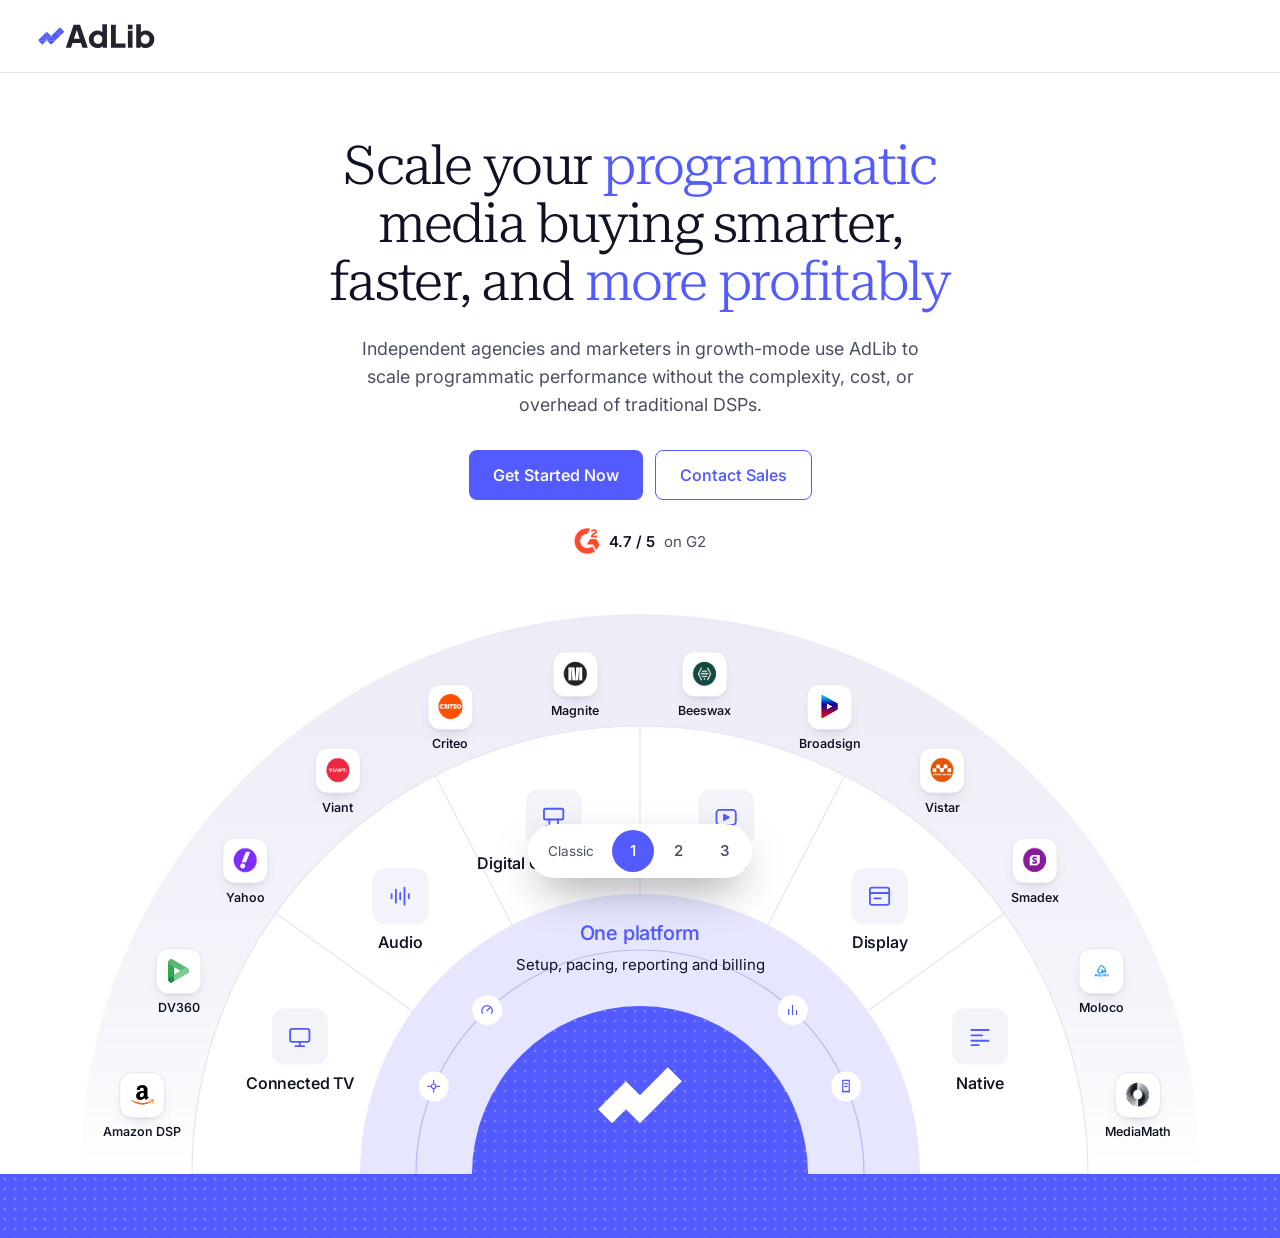
==== arch.html @ 318ca595 "Add the arch hero in three variations Co-Authored-By: Claude Fable 5.2 <noreply@anthropic.com>" ====
<!doctype html>
<html lang="en">
<head>
<meta charset="utf-8">
<meta name="viewport" content="width=device-width, initial-scale=1">
<meta name="robots" content="noindex">
<title>AdLib | Arch hero</title>
<link rel="icon" href="data:image/svg+xml,%3Csvg xmlns='http://www.w3.org/2000/svg' viewBox='0 0 32 32'%3E%3Crect width='32' height='32' rx='8' fill='%23535BFE'/%3E%3Cpath d='M8 21l6-6 3 3 7-8' fill='none' stroke='white' stroke-width='3' stroke-linecap='round' stroke-linejoin='round'/%3E%3C/svg%3E">
<link rel="preconnect" href="https://fonts.googleapis.com">
<link rel="preconnect" href="https://fonts.gstatic.com" crossorigin>
<link href="https://fonts.googleapis.com/css2?family=Inter:opsz,wght@14..32,100..900&family=Roboto+Serif:opsz,wght@8..144,100..900&display=swap" rel="stylesheet">
<link rel="stylesheet" href="styles.css?v=31">
<link rel="stylesheet" href="arch.css?v=31">
</head>
<body class="apage">

<header class="nav" id="top">
  <div class="nav__in">
    <a class="nav__logo" href="index.html" aria-label="Back to the AdLib page"><img src="assets/logo.svg" alt="AdLib" width="126" height="26"></a>
  </div>
</header>

<main>
  <section class="hero hero--arch">
    <div class="hero__copy">
      <h1>Scale your <span class="hl">programmatic</span> media buying smarter, faster, and <span class="hl">more profitably</span></h1>
      <p class="lede">Independent agencies and marketers in growth-mode use AdLib to scale programmatic performance without the complexity, cost, or overhead of traditional DSPs.</p>
      <div class="actions">
        <a class="btn btn--purple" href="https://getadlib.com/sign-up/">Get Started Now</a>
        <a class="btn btn--line" href="https://getadlib.com/contact/">Contact Sales</a>
      </div>
      <div class="rated"><img src="assets/badges/g2-logo-png_seeklogo-407782-1.png" alt="G2" width="26" height="26"><strong>4.7 / 5</strong><span>on G2</span></div>
    </div>
    <div class="arch" id="arch" role="img" aria-label="An arch with AdLib at the centre, its ad channels around it and twelve buying platforms on the outer ring"></div>
    <div class="arch__base" aria-hidden="true"></div>
  </section>
</main>

<div class="switch" role="group" aria-label="Choose a variation">
  <span class="switch__hint" id="hint">Variation</span>
  <button type="button" data-v="1">1</button>
  <button type="button" data-v="2">2</button>
  <button type="button" data-v="3">3</button>
</div>

<script src="arch.js?v=31"></script>
</body>
</html>
---- styles.css ----
/* AdLib's original palette, sampled from getadlib.com */
:root{
  --white:#fff; --tint:#F8F9FE;
  --purple:#535BFE; --purple-dark:#434AE6; --lilac:#D1D1F5; --lilac-2:#B0B5F4;
  --night:#0D0F1A; --navy:#19174F;
  --ink:#0F1222; --ink-2:#4A4F63; --ink-3:#7E8296;
  --line:rgba(15,18,34,.1);
  --serif:"Roboto Serif",Georgia,serif;
  --sans:"Inter",-apple-system,BlinkMacSystemFont,"Segoe UI",sans-serif;
  --glide:cubic-bezier(.22,1,.36,1);
  --gutter:clamp(16px,3vw,40px);
  --max:1360px;
}
*,*::before,*::after{box-sizing:border-box;font-style:normal}
html{scroll-behavior:smooth;scroll-padding-top:90px;-webkit-text-size-adjust:100%}
body{margin:0;background:var(--white);color:var(--ink);font:400 17px/1.55 var(--sans);-webkit-font-smoothing:antialiased;overflow-x:clip}
img{max-width:100%;display:block}
a{color:inherit;text-decoration:none}
button{font:inherit;color:inherit;background:none;border:0;padding:0;cursor:pointer}
ul,ol{list-style:none;margin:0;padding:0}
h1,h2,h3,p,figure,blockquote{margin:0}
h1,h2,h3{font-family:var(--serif);font-weight:300;letter-spacing:-.024em;text-wrap:balance}
.hl{color:var(--purple)}
.tile .object{mix-blend-mode:multiply}
:focus-visible{outline:2px solid var(--purple);outline-offset:3px;border-radius:4px}

.btn{display:inline-flex;align-items:center;justify-content:center;height:50px;padding:0 24px;border-radius:8px;font-weight:550;font-size:16px;white-space:nowrap;transition:background-color .25s,color .25s,border-color .25s}
.btn--sm{height:42px;padding:0 18px;font-size:15px}
.btn--purple{background:var(--purple);color:#fff}.btn--purple:hover{background:var(--purple-dark)}
.btn--line{border:1px solid var(--purple);color:var(--purple)}.btn--line:hover{background:var(--tint)}

/* Nav */
.nav{position:sticky;top:0;z-index:40;background:#fff;border-bottom:1px solid var(--line)}
.nav__in{max-width:var(--max);margin:auto;height:72px;padding:0 var(--gutter);display:flex;align-items:center;gap:40px}
.nav__logo img{height:24px;width:auto}
.nav__links{display:flex;gap:30px;font-size:15px;font-weight:500;margin-right:auto}
.nav__links a{color:var(--ink-2);transition:color .2s}.nav__links a:hover{color:var(--purple)}
.nav__only-m{display:none}
.nav__cta{display:flex;align-items:center;gap:24px;font-size:15px;font-weight:500}
.nav__text{color:var(--purple)}
.nav__burger{display:none;width:40px;height:40px;position:relative}
.nav__burger i{position:absolute;left:10px;right:10px;height:1.5px;background:var(--ink);transition:transform .3s var(--glide)}
.nav__burger i:first-child{top:16px}.nav__burger i:last-child{top:23px}
.nav__burger[aria-expanded=true] i:first-child{transform:translateY(3.5px) rotate(45deg)}
.nav__burger[aria-expanded=true] i:last-child{transform:translateY(-3.5px) rotate(-45deg)}

/* Hero */
.hero__in{display:grid;grid-template-columns:minmax(0,1.5fr) minmax(0,.8fr);align-items:center;gap:clamp(16px,3vw,48px);max-width:var(--max);margin:auto;padding:clamp(28px,4vw,56px) var(--gutter) clamp(24px,3vw,40px)}
h1{font-size:clamp(34px,4.17vw,60px);line-height:1.08;letter-spacing:-.032em;text-wrap:balance}
.lede{max-width:600px;margin-top:24px;font-size:clamp(17px,1.4vw,20px);color:var(--ink-2)}
.actions{display:flex;flex-wrap:wrap;gap:12px;margin-top:32px}
.rated{display:flex;align-items:center;gap:9px;margin-top:28px;font-size:15px;color:var(--ink-2)}
.rated strong{color:var(--ink);font-weight:600}
.hero__art{position:relative}
.hero__art .object{width:100%;height:auto}
.float{position:absolute;background:#fff;border:1px solid var(--line);border-radius:12px;box-shadow:0 22px 50px -18px rgba(25,23,79,.34)}
.float--sync{left:-2%;bottom:10%;width:190px;padding:14px 16px;font-size:13.5px}
.float--sync header{font:400 17px/1.2 var(--serif);margin-bottom:6px}
.float--sync div{display:flex;align-items:center;gap:9px;padding:6px 0;border-top:1px solid var(--line)}
.float--sync i{position:relative;width:26px;height:15px;border-radius:9px;background:var(--purple)}
.float--sync i::after{content:"";position:absolute;right:2px;top:2px;width:11px;height:11px;border-radius:50%;background:#fff}

/* Film */
.film{max-width:var(--max);margin:auto;padding:0 var(--gutter)}
.film__frame{position:relative;aspect-ratio:16/9;border-radius:20px;overflow:hidden;background:var(--night)}
.film__frame video{display:block;width:100%;height:100%;object-fit:cover}
.film__play{position:absolute;inset:0;display:grid;place-items:center;color:var(--purple)}
.film__play span{display:grid;place-items:center;width:clamp(68px,8vw,104px);height:clamp(68px,8vw,104px);padding-left:5px;border-radius:50%;background:#fff;box-shadow:0 20px 50px rgba(13,15,26,.45);transition:transform .4s var(--glide)}
.film__play:hover span{transform:scale(1.07)}
.film.playing .film__play{display:none}

/* Partners */
.h-sm{font-size:clamp(26px,2.6vw,38px);line-height:1.15;text-align:center}
.partners{max-width:1240px;margin:auto;padding:clamp(52px,6vw,88px) var(--gutter) clamp(32px,4vw,56px)}
.partners__row{display:grid;grid-template-columns:repeat(6,1fr);gap:4px 24px;margin-top:26px}
.partners__row img{width:100%;height:82px;object-fit:contain;filter:brightness(0);opacity:.62}
.partners__row img.solid-bg{filter:grayscale(1) brightness(.72) contrast(5);mix-blend-mode:multiply}

/* Object cards */
/* The text holds 35% of the frame and the cards run off its right edge */
.reclaim{padding:clamp(40px,5vw,72px) 0 clamp(80px,9vw,130px)}
.reclaim__in{display:grid;grid-template-columns:calc(min(100vw,var(--max))*.35 - var(--gutter)) minmax(0,1fr);grid-template-rows:1fr auto;padding-left:calc(max(0px,(100vw - var(--max))/2) + var(--gutter))}
.reclaim__head{grid-area:1/1;display:flex;flex-direction:column;justify-content:space-between;gap:32px;padding-right:clamp(24px,3.5vw,56px)}
.reclaim__head h2{font-size:clamp(25px,2.4vw,36px);line-height:1.14;text-wrap:balance}
.reclaim__head p{max-width:380px;color:var(--ink-2);font-size:17px}
.rail{grid-area:1/2/3/3;display:flex;gap:clamp(16px,1.7vw,28px);padding-right:var(--gutter);overflow-x:auto;scroll-snap-type:x mandatory;scroll-padding-right:var(--gutter);scrollbar-width:none;-webkit-mask-image:linear-gradient(90deg,transparent 0,#000 var(--fade,0px));mask-image:linear-gradient(90deg,transparent 0,#000 var(--fade,0px))}
.rail::-webkit-scrollbar{display:none}
.rail.free{scroll-snap-type:none}
.rail.dragging{cursor:grabbing;user-select:none;-webkit-user-select:none}
@media (hover:hover){.rail{cursor:grab}}
.tile{flex:0 0 58%;scroll-snap-align:start;display:flex;flex-direction:column;padding:32px;background:var(--tint);border-radius:16px;overflow:hidden;min-height:clamp(480px,40vw,620px)}
.tile:last-child{scroll-snap-align:end}
.tile__art{flex:1;display:grid;place-items:center;padding:6px 0 18px}
.tile__art img{width:100%;max-width:clamp(230px,22vw,330px);height:auto}
.tile__tag{display:inline-flex;gap:8px;margin-bottom:12px;font-size:14px;font-weight:550;color:var(--ink-2)}
.tile__tag b{font-weight:600;color:var(--purple)}
.tile h3{font-size:26px;line-height:1.16;margin-bottom:10px}
.tile p{color:var(--ink-2);font-size:16px;line-height:1.5}
.dots{grid-area:2/1;display:flex;align-items:center;margin:14px 0 -18px -6px}
.dots button{padding:18px 5px}
.dots i{display:block;width:9px;height:9px;border-radius:9px;background:var(--lilac-2);transition:width .4s var(--glide),background-color .3s}
.dots .on i{width:30px;background:var(--purple)}

/* Halftone dot texture, the same screen as the objects */
.halftone{position:absolute;inset:0;pointer-events:none;background-image:radial-gradient(circle,rgba(255,255,255,.5) 1.6px,transparent 2px);background-size:9px 9px;-webkit-mask-image:radial-gradient(90% 70% at 100% 0,#000 0,transparent 72%);mask-image:radial-gradient(90% 70% at 100% 0,#000 0,transparent 72%)}
.halftone--tr{-webkit-mask-image:radial-gradient(46% 460px at 100% 0,#000 0,transparent 78%);mask-image:radial-gradient(46% 460px at 100% 0,#000 0,transparent 78%)}
.halftone--c{background-image:radial-gradient(circle,rgba(83,91,254,.62) 1.6px,transparent 2px);-webkit-mask-image:radial-gradient(70% 90% at 50% 112%,#000 0,transparent 74%);mask-image:radial-gradient(70% 90% at 50% 112%,#000 0,transparent 74%)}

/* Torn paper edge */
.torn{position:absolute;top:-1px;left:0;right:0;height:clamp(30px,4vw,58px);z-index:2;pointer-events:none}
.torn--flip{top:auto;bottom:100%;transform:scaleY(-1);margin-bottom:-1px}
.torn svg{display:block;width:100%;height:100%}

/* Platform, on AdLib's purple */
.platform{--stage:max(620px,calc(100vh - 72px));--lead:300vh;position:relative;background:var(--purple);color:#fff;padding:clamp(30px,4vw,58px) var(--gutter) clamp(90px,10vw,150px)}
.platform__head{position:relative;max-width:820px;margin:0 auto;text-align:center}
.platform h2{font-size:clamp(38px,5vw,74px);line-height:1.06;letter-spacing:-.03em}
.platform__head p{max-width:680px;margin:22px auto 0;color:rgba(255,255,255,.88);font-size:clamp(17px,1.4vw,19px)}

/* DSP chips, spaced from the Figma frame (1309 wide) and scaled down with the screen */
.fall{position:relative;height:calc(var(--stage) + var(--lead))}
.fall__stage{position:sticky;top:72px;height:var(--stage);display:flex;flex-direction:column;align-items:center;justify-content:center;gap:clamp(72px,17vh,180px);overflow:hidden;margin:0 calc(var(--gutter)*-1);padding:0 var(--gutter)}
.dsps{--u:min(1px,calc(100vw/1309));position:relative;display:grid;gap:calc(var(--u)*20.5);justify-items:center}
.dsps__row{display:flex;gap:calc(var(--u)*28)}
/* Logo side sits tighter than the text side: 16 left, 20 right */
.dsp{display:flex;align-items:center;gap:calc(var(--u)*12);padding:calc(var(--u)*16) calc(var(--u)*20) calc(var(--u)*16) calc(var(--u)*16);background:rgba(215,219,255,.4);border:1.25px solid rgba(255,255,255,.1);border-radius:64px;color:#fff;font-size:calc(var(--u)*20);line-height:calc(var(--u)*24);font-weight:500;font-optical-sizing:none;letter-spacing:-.02em;white-space:nowrap;will-change:transform,opacity;transition:background-color .35s ease,color .35s ease}
.dsp img{width:calc(var(--u)*24);height:calc(var(--u)*24);object-fit:contain}
.dsp.lit{background:#fff;color:var(--ink)}
.dsps{z-index:1}

/* DSP Sync panel the chips line up in */
.sync{position:absolute;z-index:0;opacity:0;border-radius:22px;background:rgba(13,15,26,.14);border:1.25px solid rgba(255,255,255,.18);pointer-events:none;will-change:transform,opacity}
.sync header{display:flex;align-items:center;justify-content:space-between;height:52px;padding:0 18px}
.sync header img{height:17px;width:auto}
.sync header span{font-size:14px;color:rgba(255,255,255,.85)}
.sync .count{position:absolute;left:18px;bottom:16px;font-size:14px;color:rgba(255,255,255,.85);white-space:nowrap}
.sync .count b{font-weight:600;color:#fff}
.tg{position:absolute;left:0;top:0;width:48px;height:26px;border-radius:26px;background:rgba(255,255,255,.24);transition:background-color .3s ease}
.tg::after{content:"";position:absolute;left:3px;top:3px;width:20px;height:20px;border-radius:50%;background:#fff;transition:transform .35s var(--glide),background-color .3s ease}
.tg.on{background:#fff}
.tg.on::after{background:var(--purple);transform:translateX(22px)}

/* The steps pin to the same frame as the chips, so the two can overlap as one fades into the other */
.pin{position:relative;z-index:1;height:calc(var(--stage) + var(--lead) + 72vh * 6);margin-top:calc((var(--stage) + var(--lead))*-1)}
.pin__stage{position:sticky;top:72px;height:var(--stage);display:grid;grid-template-columns:1fr minmax(0,470px) 1fr;align-items:center;gap:clamp(24px,5vw,80px);max-width:var(--max);margin:auto}
.pin__list li{padding:14px 0}
.pin__list button{display:block;width:100%;text-align:left;font:300 clamp(21px,1.95vw,28px)/1.15 var(--serif);letter-spacing:-.02em;color:rgba(255,255,255,.42);transition:color .45s}
.pin__list li.on button{color:#fff}
.pin__visual{position:relative;height:min(78vh,620px)}
.vis{position:absolute;inset:0;margin:0;opacity:0;visibility:hidden;transform:translateY(26px);transition:opacity .5s ease,transform .7s var(--glide),visibility 0s .7s;color:var(--ink);pointer-events:none}
.vis.on{opacity:1;visibility:visible;transform:none;pointer-events:auto;transition-delay:0s}
.vis--pad{display:flex;align-items:center;color:#fff}
.pin__text{position:relative;min-height:190px}
.pin__text p{position:absolute;inset:0 0 auto;font-size:clamp(17px,1.35vw,19px);color:rgba(255,255,255,.92);opacity:0;transform:translateY(14px);transition:opacity .45s ease,transform .6s var(--glide)}
.pin__text p.on{opacity:1;transform:none}

.uicard{width:100%;display:flex;flex-direction:column;align-items:center;gap:16px}
.uicard .object{width:100%;max-width:min(470px,60vh);height:auto}
.chips{display:flex;flex-wrap:wrap;justify-content:center;gap:6px}
.chips span{padding:7px 12px;background:rgba(215,219,255,.4);border:1.25px solid rgba(255,255,255,.1);border-radius:99px;font-size:13.5px;color:#fff}
.chips i{flex-basis:100%}
.boards{position:relative;aspect-ratio:1}
.boards img{position:absolute;inset:0;width:100%;height:100%;opacity:0;transition:opacity .5s ease}
.boards img.on{opacity:1}
.brandpick{display:flex;align-items:center;gap:18px}
.brandpick b{font:400 21px/1 var(--serif);letter-spacing:-.01em}
.swatches{display:flex;gap:12px}
.swatches button{width:36px;height:36px;border-radius:50%;background:var(--c);border:2px solid #fff;transition:box-shadow .25s}
.swatches button.on{box-shadow:0 0 0 3px var(--purple),0 0 0 5px #fff}

.more{position:relative;display:grid;grid-template-columns:repeat(3,1fr);gap:16px;max-width:var(--max);margin:clamp(30px,4vw,60px) auto 0}
.more article{padding:28px;background:#fff;color:var(--ink);border-radius:16px;min-height:220px}
.more h3{font-size:26px;line-height:1.15;margin-bottom:10px}
.more p{color:var(--ink-2);font-size:16px}
.more article.more__span2{grid-column:span 2}
.more article.more__wide{grid-column:span 2;grid-row:span 2;display:grid;grid-template-columns:1fr minmax(0,340px);align-items:center;gap:24px;overflow:hidden}
.more__wide .object{width:100%;height:auto}
.more__num{margin-bottom:26px;color:var(--purple)}
.more__num strong{display:block;font:200 clamp(76px,8.6vw,128px)/1 var(--serif);letter-spacing:-.04em}
.more__num span{font-size:17px}
.more article.more__dark{display:flex;flex-direction:column;justify-content:flex-end;background:var(--navy);color:#fff}
.more article.more__dark p{color:rgba(255,255,255,.78)}

/* Why */

/* Proof */
.proof{position:relative;padding:clamp(70px,8vw,120px) var(--gutter) clamp(110px,12vw,170px)}
.proof__in{display:grid;grid-template-columns:.86fr 1.14fr;gap:clamp(36px,7vw,110px);max-width:var(--max);margin:auto}
.proof h2{font-size:clamp(32px,3.3vw,48px);line-height:1.1}
.rated--lg{font-size:22px;margin-top:24px}
.medals{display:grid;grid-template-columns:repeat(4,1fr);gap:10px;max-width:400px;margin-top:22px}
.medals img{width:100%;height:auto}
.quotes{position:relative;min-height:480px;background:var(--tint);border-radius:18px;padding:clamp(26px,4vw,56px)}
.quotes figure{position:absolute;inset:clamp(26px,4vw,56px);bottom:96px;opacity:0;transform:translateY(16px);transition:opacity .45s ease,transform .65s var(--glide);display:flex;flex-direction:column;justify-content:space-between;gap:20px}
.quotes figure.on{opacity:1;transform:none}
.quotes blockquote{font:300 clamp(25px,2.7vw,40px)/1.18 var(--serif);letter-spacing:-.022em}
.quotes figcaption{display:flex;align-items:center;gap:14px;font-size:15px;color:var(--ink-2)}
.quotes figcaption img{border-radius:50%;width:52px;height:52px;object-fit:cover}
.quotes figcaption b{display:block;color:var(--ink);font-weight:600}
.quotes__nav{position:absolute;right:clamp(20px,3vw,40px);bottom:26px;display:flex;gap:8px}
.quotes__nav button{width:46px;height:46px;border-radius:50%;background:#fff;border:1px solid var(--line);font-size:18px;transition:background-color .2s,color .2s}
.quotes__nav button:hover{background:var(--purple);color:#fff}

/* CTA, AdLib's near-black */
.cta{position:relative;background:var(--night);color:#fff;text-align:center;padding:clamp(130px,15vw,220px) var(--gutter) clamp(100px,12vw,180px);overflow:hidden}
.cta__in{position:relative}
.cta h2{font-size:clamp(44px,7vw,104px);line-height:1.02;letter-spacing:-.035em;max-width:1050px;margin:auto}
.cta p{max-width:620px;margin:24px auto 30px;color:rgba(255,255,255,.78);font-size:clamp(17px,1.4vw,20px)}

.foot{background:var(--navy);color:#fff;padding:clamp(44px,5vw,72px) var(--gutter)}
.foot__in{display:grid;grid-template-columns:1.6fr repeat(3,1fr);gap:32px;max-width:var(--max);margin:auto}
.foot__brand img{height:24px;width:auto}
.foot__col h4{margin:0 0 10px;font-size:14.5px;font-weight:600}
.foot__col a{display:block;padding:4px 0;font-size:14.5px;color:rgba(255,255,255,.72)}
.foot__col a:hover{color:#fff}

.js .reveal{opacity:0;transform:translateY(22px);transition:opacity .8s ease,transform 1s var(--glide)}
.js .reveal.in{opacity:1;transform:none}

@media (max-width:1180px){
  .tile{flex-basis:72%}
  .pin__stage{grid-template-columns:1fr minmax(0,400px);grid-template-rows:auto auto;align-content:center;gap:16px 40px}
  .pin__visual{grid-row:1/3;grid-column:2}
  .pin__list{grid-column:1}.pin__text{grid-column:1;min-height:170px}
}
@media (max-width:900px){
  .nav__links{display:none;position:absolute;top:64px;left:0;right:0;flex-direction:column;gap:0;padding:6px var(--gutter) 18px;background:#fff;border-bottom:1px solid var(--line)}
  .nav__links.open{display:flex}
  .nav__links a{padding:13px 0;font-size:18px;color:var(--ink);border-bottom:1px solid var(--line)}
  .nav__only-m{display:block}
  .nav__text{display:none}
  .nav__burger{display:block}
  .nav__cta{gap:6px;margin-left:auto}
  .nav__in{height:64px}
  .hero__in{grid-template-columns:1fr;gap:6px}
  h1{font-size:clamp(27px,8.6vw,44px)}
  .hero__art{max-width:480px;margin:auto}
  .float--sync{left:0;bottom:6%;width:158px;font-size:12.5px;padding:10px 12px}
  .partners__row{grid-template-columns:repeat(3,1fr)}
  .partners__row img{height:70px}
  /* One line of cards to swipe, with the dots underneath */
  .reclaim__in{display:flex;flex-direction:column;padding-left:0}
  .reclaim__head{gap:14px;padding:0 var(--gutter)}
  .reclaim__head h2{font-size:34px;line-height:1.1;text-wrap:wrap}
  .rail{margin-top:26px;padding:0 var(--gutter);scroll-padding:0 var(--gutter)}
  .rail{-webkit-mask-image:none;mask-image:none}
  .tile{flex-basis:min(84%,420px);min-height:0;padding:24px}
  .tile__art img{max-width:260px}
  .tile h3{font-size:24px}
  .tile p{font-size:15.5px}
  .dots{justify-content:center;margin:4px 0 -18px}
  /* The story stays pinned on phones too: current title, object, then its text */
  .platform{--stage:calc(100svh - 64px);--lead:260vh}
  .platform h2{font-size:32px}
  .platform__head p{margin-top:12px;font-size:15.5px}
  .fall__stage{top:64px;gap:clamp(40px,8vh,80px)}
  .dsps{--u:.66px;display:flex;flex-wrap:wrap;justify-content:center;gap:7px}
  .dsps__row{display:contents}
  .sync .count{font-size:13px;bottom:12px}
  .sync header{height:44px}
  .tg{width:40px;height:22px}
  .tg::after{width:16px;height:16px}
  .tg.on::after{transform:translateX(18px)}
  .pin__stage{top:64px;grid-template-columns:minmax(0,1fr);grid-template-rows:auto minmax(0,1fr) auto;align-items:center;gap:8px;padding:22px 0 24px}
  .pin__list{grid-column:1;grid-row:1}
  .pin__list li{display:none;padding:0}
  .pin__list li.on{display:block}
  .pin__list button{font-size:26px;color:#fff}
  .pin__visual{height:100%;grid-column:1;grid-row:2}
  .vis{transform:translateY(16px)}
  .pin__text{grid-column:1;grid-row:3;min-height:124px}
  .pin__text p{font-size:15.5px}
  .uicard .object{max-width:min(320px,38vh)}
  .chips,.brandpick{margin-top:-6px}
  .more{grid-template-columns:1fr}
  .more article{min-height:0}
  .more article.more__span2{grid-column:auto}
  .more article.more__wide{grid-column:auto;grid-row:auto;grid-template-columns:1fr}
  .more__wide .object{max-width:320px;margin:auto}
  .proof__in{grid-template-columns:1fr}
  .quotes{min-height:460px}
  .foot__in{grid-template-columns:1fr 1fr}
  .foot__brand{grid-column:1/-1}
}
@media (max-width:420px){
  .actions .btn{flex:1 1 100%}
}
@media (prefers-reduced-motion:reduce){
  html{scroll-behavior:auto}
  .js .reveal{opacity:1;transform:none;transition:none}
}
---- arch.css ----
/* Arch hero: text on top, the arch underneath. Builds on styles.css. */
.apage{background:#fff}
.hero--arch{position:relative;overflow:hidden;padding-top:clamp(36px,5vw,72px)}
.hero--arch .hero__copy{max-width:900px;margin:0 auto;padding:0 var(--gutter);text-align:center}
.hero--arch h1{font-size:clamp(34px,4.2vw,60px);line-height:1.08}
.hero--arch .lede{margin-left:auto;margin-right:auto}
.hero--arch .actions,.hero--arch .rated{justify-content:center}
.arch{position:relative;max-width:1180px;margin:clamp(34px,4vw,56px) auto 0;overflow:hidden;font-family:var(--sans);user-select:none;-webkit-user-select:none}
.arch__base{height:clamp(44px,5vw,64px);background-color:var(--purple);background-image:radial-gradient(circle,rgba(255,255,255,.24) 1.3px,transparent 1.7px);background-size:10px 10px}
.arch svg.bands{position:absolute;inset:0;width:100%;height:100%;display:block}

/* Bands grow out from the centre */
.bnd{transform-box:view-box;transform:scale(.2);opacity:0;transition:transform 1s var(--glide),opacity .5s ease}
.bnd.in{transform:none;opacity:1}
.hair{fill:none;stroke:#E4E5F0;stroke-width:1.2;opacity:0;transition:opacity .8s ease}
.hair.in{opacity:1}
.swp{fill:none;stroke:var(--purple);stroke-width:2.2;stroke-linecap:round;stroke-dasharray:.1 1;stroke-dashoffset:.1;opacity:0}
.swp.go{stroke-dashoffset:-1;opacity:1;transition:stroke-dashoffset 1.9s linear}

/* Platform logos on the outer band */
.al{position:absolute;left:0;top:0;z-index:3;display:flex;flex-direction:column;align-items:center;gap:6px;width:96px;margin-left:-48px;margin-top:calc(var(--z) / -2);opacity:0;transform:translate(var(--x),var(--y)) scale(.7);transition:opacity .45s ease,transform .7s var(--glide)}
.al.in{opacity:var(--o,1);transform:translate(var(--x),var(--y))}
.al.live{transition:none}
.al .lt{position:relative;display:grid;place-items:center;width:var(--z);height:var(--z);border-radius:calc(var(--z) * .27);background:#fff;border:1px solid #E6E7F0;box-shadow:0 1px 2px rgba(16,18,40,.05),0 8px 18px -12px rgba(25,23,79,.35);transition:border-color .4s ease}
.al .lt img{width:56%;height:56%;object-fit:contain}
.al small{font-size:12.5px;font-weight:550;line-height:1.2;color:var(--ink);white-space:nowrap}
.al.lit .lt{border-color:var(--purple)}
.bd{position:absolute;right:-5px;top:-5px;display:grid;place-items:center;width:16px;height:16px;border-radius:50%;background:#17A765;color:#fff;border:1.5px solid #fff;transform:scale(0);transition:transform .45s var(--glide)}
.bd svg{width:8px;height:8px}
.al.ok .bd{transform:none}

/* Ad channels on the next band in */
.ach{position:absolute;left:0;top:0;z-index:3;display:flex;flex-direction:column;align-items:center;gap:9px;width:200px;margin-left:-100px;margin-top:calc(var(--z) / -2);text-align:center;opacity:0;transform:translate(var(--x),var(--y)) translateY(10px);transition:opacity .5s ease,transform .8s var(--glide)}
.ach.in{opacity:1;transform:translate(var(--x),var(--y))}
.ai{display:grid;place-items:center;width:var(--z);height:var(--z);border-radius:calc(var(--z) * .22);background:#F3F3FA;color:var(--purple);transition:background-color .45s ease,color .45s ease}
.ai svg{width:46%;height:46%;fill:none;stroke:currentColor;stroke-width:1.7;stroke-linecap:round;stroke-linejoin:round}
.ach b{font-weight:550;font-size:16px;line-height:1.2;letter-spacing:-.01em;color:var(--ink)}
.ach.hit .ai{background:var(--purple);color:#fff}

/* Middle band: what AdLib does */
.amid{position:absolute;left:0;top:0;z-index:3;width:var(--w);margin-left:calc(var(--w) / -2);text-align:center;opacity:0;transform:translate(var(--x),var(--y));transition:opacity .7s ease}
.amid.in{opacity:1}
.amid strong{display:block;font-weight:550;font-size:20px;letter-spacing:-.01em;color:var(--purple)}
.amid span{display:block;margin-top:6px;font-size:15px;line-height:1.35;color:var(--ink)}
.adot{position:absolute;left:0;top:0;z-index:3;display:grid;place-items:center;width:var(--z);height:var(--z);margin:calc(var(--z) / -2) 0 0 calc(var(--z) / -2);border-radius:50%;background:#fff;color:var(--purple);opacity:0;transform:translate(var(--x),var(--y)) scale(.5);transition:opacity .4s ease,transform .7s var(--glide)}
.adot.in{opacity:1;transform:translate(var(--x),var(--y))}
.adot svg{width:52%;height:52%;fill:none;stroke:currentColor;stroke-width:1.9;stroke-linecap:round;stroke-linejoin:round}
.amark{position:absolute;left:0;top:0;z-index:3;width:var(--w);margin-left:calc(var(--w) / -2);color:#fff;opacity:0;transform:translate(var(--x),var(--y));transition:opacity .6s ease}
.amark.in{opacity:1}
.amark svg{display:block;width:100%;height:auto}

/* The wave: three filled circles spreading from the core */
.wf{position:absolute;left:0;top:0;z-index:2;width:var(--d);height:var(--d);margin:calc(var(--d) / -2) 0 0 calc(var(--d) / -2);border-radius:50%;background:var(--purple);opacity:0;transform:translate(var(--x),var(--y));pointer-events:none}
.arch.wave .wf{animation:awf 2.4s cubic-bezier(.2,.6,.3,1) 1 forwards;animation-delay:calc(var(--i) * 300ms)}
@keyframes awf{from{opacity:var(--o);transform:translate(var(--x),var(--y)) scale(1)}to{opacity:0;transform:translate(var(--x),var(--y)) scale(var(--k))}}

/* Variation 3: a deeper middle band */
.v3 .amid strong{color:#fff}
.v3 .amid span{color:rgba(255,255,255,.86)}

/* Variation switch */
.switch{position:fixed;left:50%;bottom:22px;z-index:60;transform:translateX(-50%);display:flex;align-items:center;gap:4px;padding:6px;background:#fff;border-radius:99px;box-shadow:0 18px 44px -14px rgba(13,15,26,.55)}
.switch__hint{padding:0 10px 0 14px;min-width:74px;font-size:13.5px;color:var(--ink-2);white-space:nowrap}
.switch button{height:42px;min-width:42px;padding:0 14px;border-radius:99px;font-size:15px;font-weight:550;color:var(--ink-2);transition:background-color .25s,color .25s}
.switch button[aria-pressed=true]{background:var(--purple);color:#fff}

@media (max-width:700px){
  .al{width:64px;margin-left:-32px}
  .al small{display:none}
  .ach{width:66px;margin-left:-33px;gap:6px}
  .ach b{font-size:10.5px;line-height:1.15}
  .amid strong{font-size:14px}
  .amid span{margin-top:3px;font-size:10.5px;line-height:1.3}
  .switch{bottom:14px}
}
@media (max-width:900px){.nav__in{height:64px}}
@media (prefers-reduced-motion:reduce){
  .arch *{transition:none!important;animation:none!important}
}
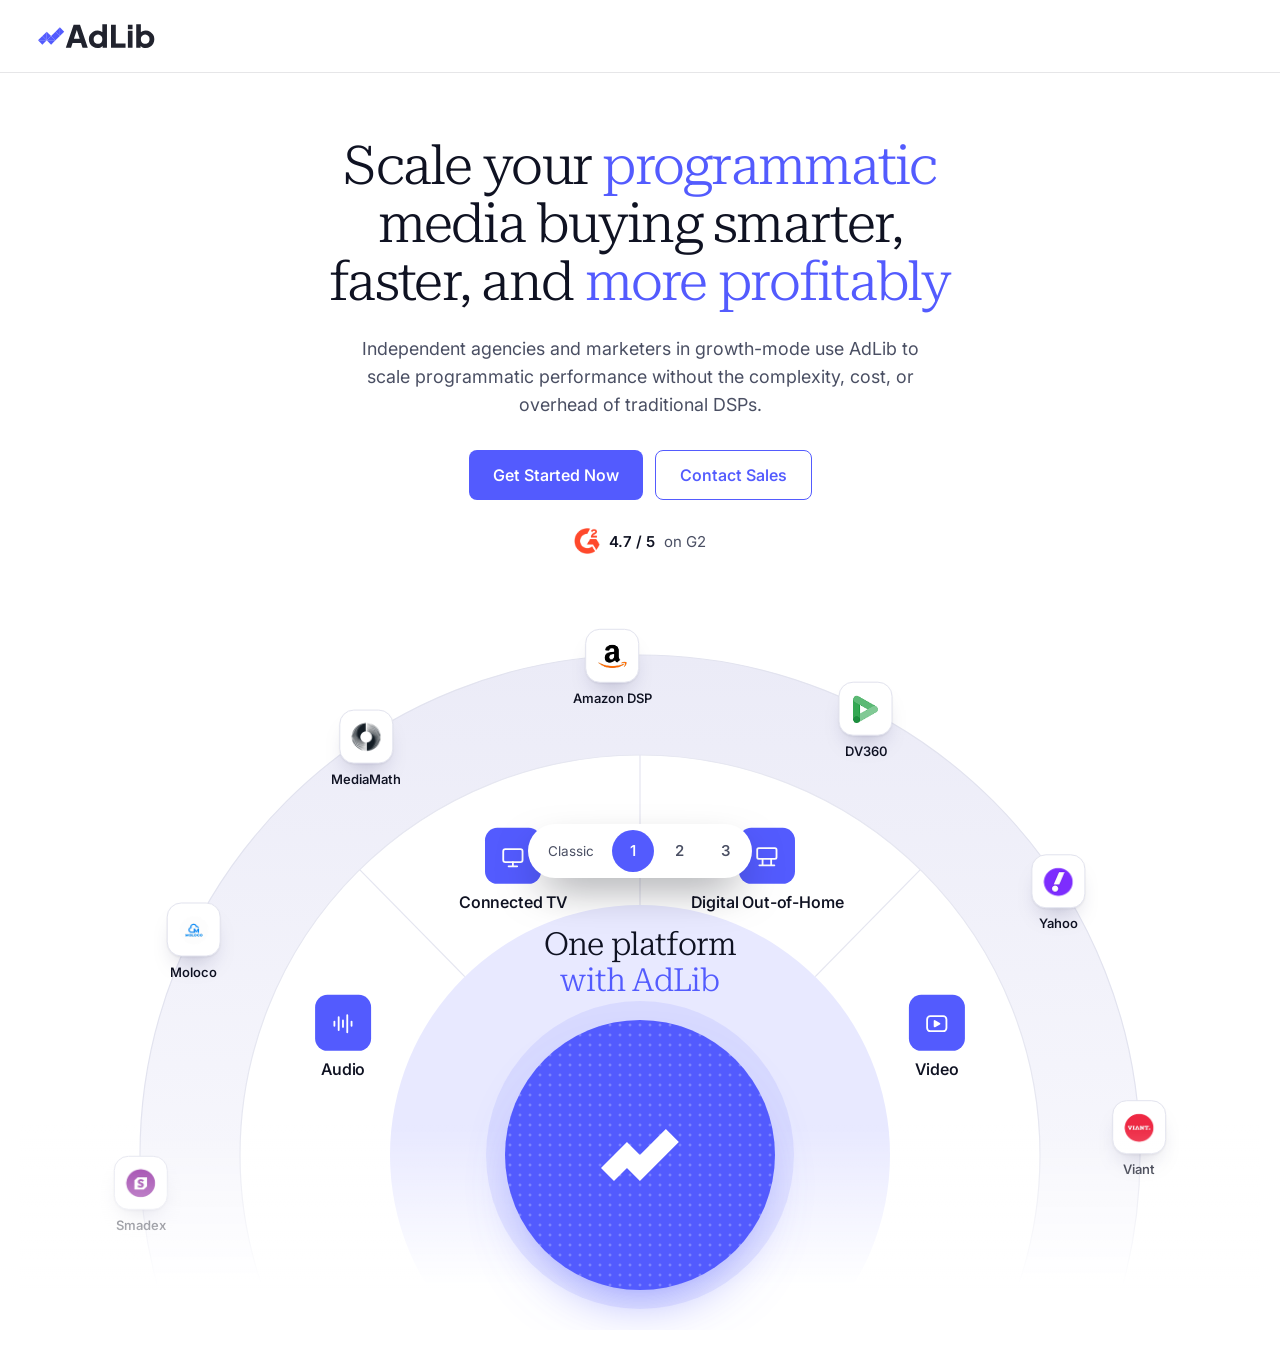
==== commit 5a60ed55: "Rebuild the Classic arch: logos on the outer edge, four channels, full purple circle Co-Authored-By:" ====
--- a/arch.html
+++ b/arch.html
@@ -9,8 +9,8 @@
 <link rel="preconnect" href="https://fonts.googleapis.com">
 <link rel="preconnect" href="https://fonts.gstatic.com" crossorigin>
 <link href="https://fonts.googleapis.com/css2?family=Inter:opsz,wght@14..32,100..900&family=Roboto+Serif:opsz,wght@8..144,100..900&display=swap" rel="stylesheet">
-<link rel="stylesheet" href="styles.css?v=31">
-<link rel="stylesheet" href="arch.css?v=31">
+<link rel="stylesheet" href="styles.css?v=32">
+<link rel="stylesheet" href="arch.css?v=32">
 </head>
 <body class="apage">
 
@@ -43,6 +43,6 @@
   <button type="button" data-v="3">3</button>
 </div>
 
-<script src="arch.js?v=31"></script>
+<script src="arch.js?v=32"></script>
 </body>
 </html>
--- a/arch.css
+++ b/arch.css
@@ -54,6 +54,25 @@
 .arch.wave .wf{animation:awf 2.4s cubic-bezier(.2,.6,.3,1) 1 forwards;animation-delay:calc(var(--i) * 300ms)}
 @keyframes awf{from{opacity:var(--o);transform:translate(var(--x),var(--y)) scale(1)}to{opacity:0;transform:translate(var(--x),var(--y)) scale(var(--k))}}
 
+/* Variation 1, Classic: full rings, logos on the outer edge, no base strip */
+.hero--arch[data-v="1"] .arch__base{display:none}
+.hero--arch[data-v="1"]{padding-bottom:clamp(20px,3vw,48px)}
+.hero--arch[data-v="1"] .arch{max-width:1240px;margin-top:clamp(40px,5vw,72px)}
+.v1 .bnd{transform:scale(.3)}
+.v1 .bnd.in{transform:none}
+.al--edge{width:120px;margin-left:-60px;gap:8px;transform:translate(var(--x),var(--y))}
+.al--edge.in{transition:opacity .7s ease}
+.al--edge .lt{border-color:#E2E3EE;box-shadow:0 1px 2px rgba(16,18,40,.06),0 14px 26px -14px rgba(25,23,79,.4)}
+.al--edge small{font-size:13px}
+.afade{position:absolute;left:0;right:0;bottom:0;top:var(--t);z-index:4;background:linear-gradient(rgba(255,255,255,0),#fff 80%);pointer-events:none}
+.acore{position:absolute;left:0;top:0;z-index:5;width:var(--d);height:var(--d);margin:calc(var(--d) / -2) 0 0 calc(var(--d) / -2);border-radius:50%;background-color:var(--purple);background-image:radial-gradient(circle,rgba(255,255,255,.24) 1.3px,transparent 1.7px);background-size:10px 10px;box-shadow:0 0 0 calc(var(--d) * .07) rgba(83,91,254,.1),0 30px 60px -30px rgba(83,91,254,.75);opacity:0;transform:translate(var(--x),var(--y)) scale(.5);transition:opacity .5s ease,transform 1s var(--glide)}
+.acore.in{opacity:1;transform:translate(var(--x),var(--y))}
+.amark{z-index:6}
+.amark--mid{transform:translate(var(--x),var(--y)) translateY(-50%)}
+.amid--serif{transform:translate(var(--x),var(--y)) translateY(-50%)}
+.amid--serif strong{font:300 32px/1.1 var(--serif);letter-spacing:-.024em;color:var(--ink)}
+.amid--serif strong span{margin:0;font:inherit;color:var(--purple)}
+
 /* Variation 3: a deeper middle band */
 .v3 .amid strong{color:#fff}
 .v3 .amid span{color:rgba(255,255,255,.86)}
@@ -65,6 +84,11 @@
 .switch button[aria-pressed=true]{background:var(--purple);color:#fff}
 
 @media (max-width:700px){
+  .al--edge{width:90px;margin-left:-45px;gap:6px}
+  .al--edge small{display:block;font-size:11px}
+  .amid--serif strong{font-size:19px}
+  .v1 .ach{width:74px;margin-left:-37px}
+  .v1 .ach b{font-size:11px}
   .al{width:64px;margin-left:-32px}
   .al small{display:none}
   .ach{width:66px;margin-left:-33px;gap:6px}
@@ -77,3 +101,4 @@
 @media (prefers-reduced-motion:reduce){
   .arch *{transition:none!important;animation:none!important}
 }
+@media (max-width:700px){.arch .al--edge small{display:block;font-size:11px}}
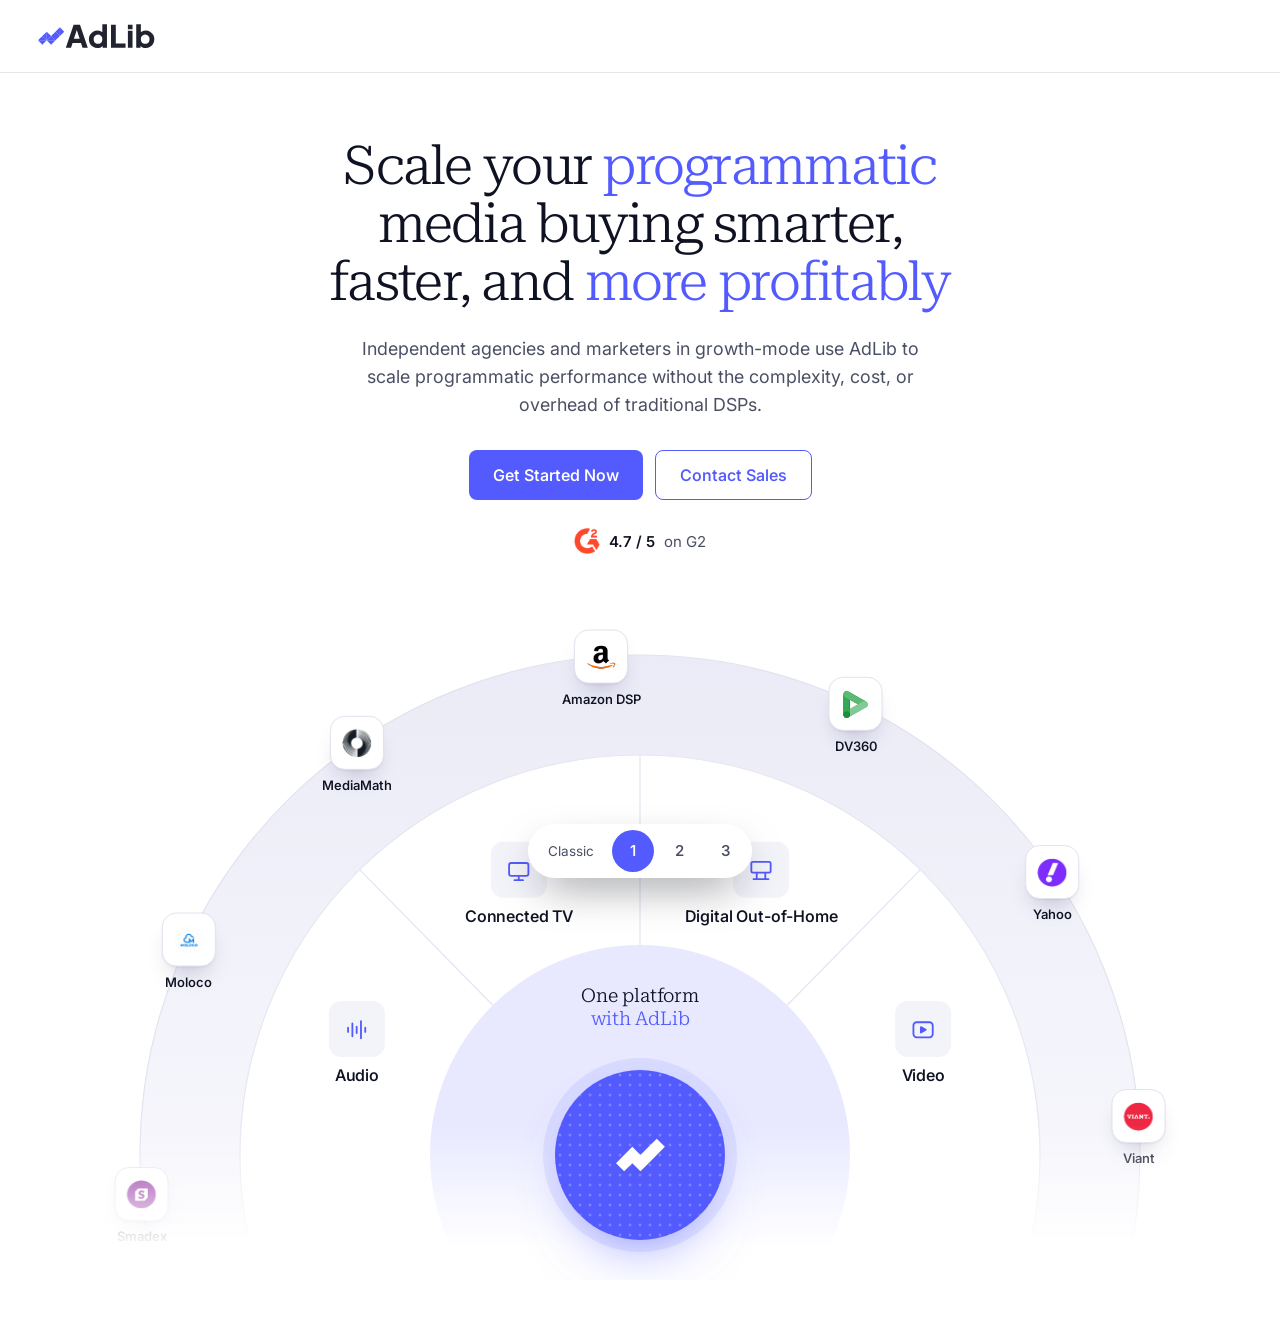
==== commit 834a0e4f: "Classic arch: smaller title and a smaller circle around the AdLib logo Co-Authored-By: Claude Fable " ====
--- a/arch.html
+++ b/arch.html
@@ -9,8 +9,8 @@
 <link rel="preconnect" href="https://fonts.googleapis.com">
 <link rel="preconnect" href="https://fonts.gstatic.com" crossorigin>
 <link href="https://fonts.googleapis.com/css2?family=Inter:opsz,wght@14..32,100..900&family=Roboto+Serif:opsz,wght@8..144,100..900&display=swap" rel="stylesheet">
-<link rel="stylesheet" href="styles.css?v=32">
-<link rel="stylesheet" href="arch.css?v=32">
+<link rel="stylesheet" href="styles.css?v=33">
+<link rel="stylesheet" href="arch.css?v=33">
 </head>
 <body class="apage">
 
@@ -43,6 +43,6 @@
   <button type="button" data-v="3">3</button>
 </div>
 
-<script src="arch.js?v=32"></script>
+<script src="arch.js?v=33"></script>
 </body>
 </html>
--- a/arch.css
+++ b/arch.css
@@ -70,7 +70,7 @@
 .amark{z-index:6}
 .amark--mid{transform:translate(var(--x),var(--y)) translateY(-50%)}
 .amid--serif{transform:translate(var(--x),var(--y)) translateY(-50%)}
-.amid--serif strong{font:300 32px/1.1 var(--serif);letter-spacing:-.024em;color:var(--ink)}
+.amid--serif strong{font:300 19px/1.18 var(--serif);letter-spacing:-.012em;color:var(--ink)}
 .amid--serif strong span{margin:0;font:inherit;color:var(--purple)}
 
 /* Variation 3: a deeper middle band */
@@ -86,7 +86,7 @@
 @media (max-width:700px){
   .al--edge{width:90px;margin-left:-45px;gap:6px}
   .al--edge small{display:block;font-size:11px}
-  .amid--serif strong{font-size:19px}
+  .amid--serif strong{font-size:14px}
   .v1 .ach{width:74px;margin-left:-37px}
   .v1 .ach b{font-size:11px}
   .al{width:64px;margin-left:-32px}
